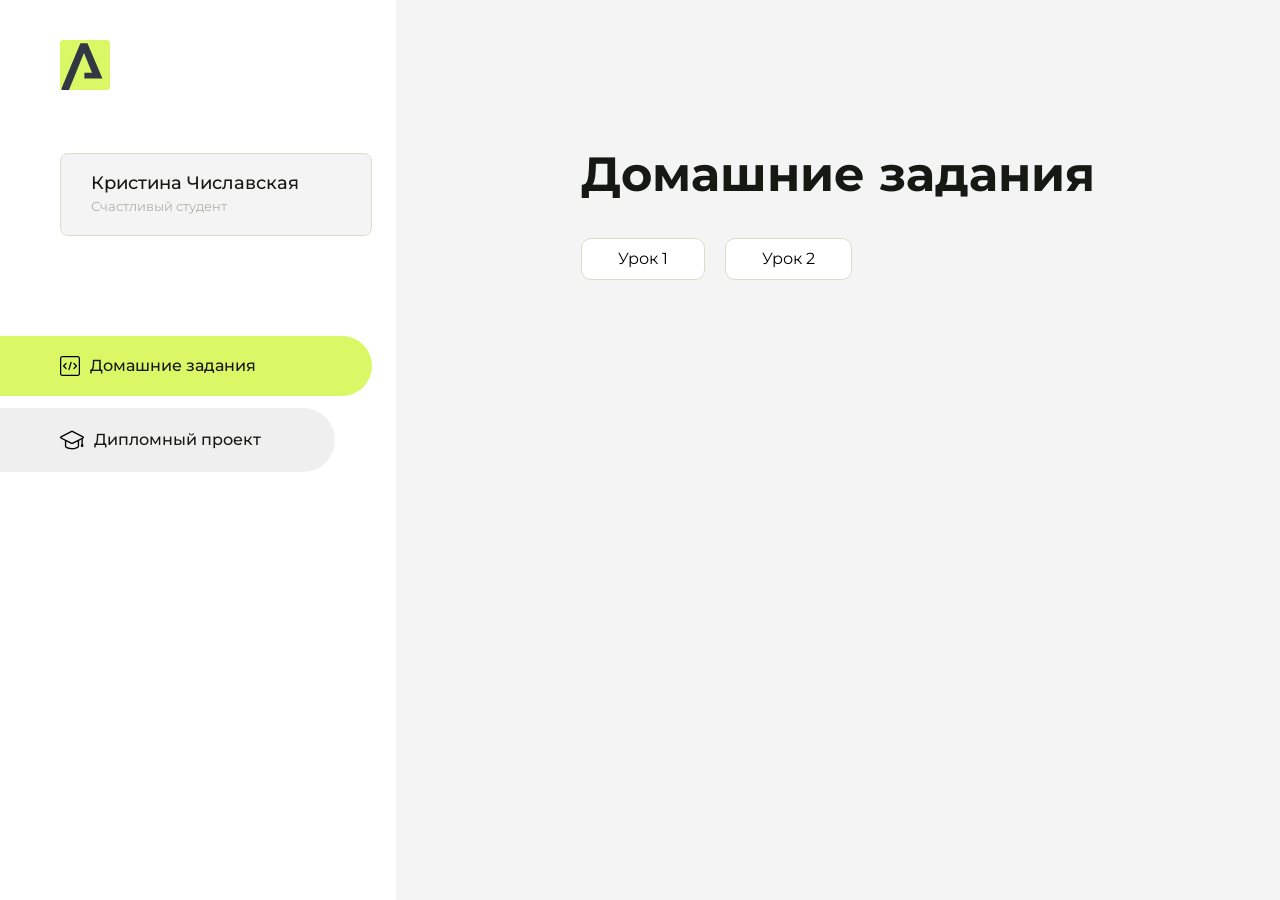
==== index.html @ 0ae7dd38 "Update index.html" ====
<!DOCTYPE html>
<html lang="en">
<head>
    <meta charset="UTF-8">
    <meta name="viewport" content="width=device-width, initial-scale=1.0">
    <title>Домашняя работа</title>
    <link rel="shortcut icon" href="src/logo.ico" type="image/x-icon">
    <link rel="preconnect" href="https://fonts.googleapis.com">
    <link rel="preconnect" href="https://fonts.gstatic.com" crossorigin>
    <link href="https://fonts.googleapis.com/css2?family=Montserrat:wght@400;500;700&family=Rubik:wght@500&display=swap"
          rel="stylesheet">
    <link rel="stylesheet" href="src/style.css">
</head>
<body id="body">
<div class="overlay" id="overlay"></div>
<div class="layout">
    <div class="burger" id="burger">
        <svg viewBox="0 0 24 24" fill="none" xmlns="http://www.w3.org/2000/svg">
            <g id="SVGRepo_bgCarrier" stroke-width="0"></g>
            <g id="SVGRepo_tracerCarrier" stroke-linecap="round" stroke-linejoin="round"></g>
            <g id="SVGRepo_iconCarrier">
                <path d="M4 18L20 18" stroke="#DAF765" stroke-width="2" stroke-linecap="round"></path>
                <path d="M4 12L20 12" stroke="#DAF765" stroke-width="2" stroke-linecap="round"></path>
                <path d="M4 6L20 6" stroke="#DAF765" stroke-width="2" stroke-linecap="round"></path>
            </g>
        </svg>
    </div>
    <aside class="sidebar" id="sidebar">
        <div class="sidebar__inner">
            <div class="logo">
                <svg width="50" height="50" viewBox="0 0 50 50" fill="none" xmlns="http://www.w3.org/2000/svg">
                    <g clip-path="url(#clip0_513_74730)">
                        <path d="M46.17 -0.257004H3.83C1.57281 -0.257004 -0.257 1.57281 -0.257 3.83V46.17C-0.257 48.4272 1.57281 50.257 3.83 50.257H46.17C48.4272 50.257 50.257 48.4272 50.257 46.17V3.83C50.257 1.57281 48.4272 -0.257004 46.17 -0.257004Z"
                              fill="#DAF765"/>
                        <path d="M24.375 38.4H42.461L27.441 3.1585H20.4355C20.4355 3.1585 6.7895 35.881 1.1945 49.294C2.015 50.0275 3.0945 50.257 3.6945 50.257H8.8445L23.954 13.07L32.0465 32.8285H24.375V38.4Z"
                              fill="#323843"/>
                    </g>
                    <defs>
                        <clipPath id="clip0_513_74730">
                            <rect width="50" height="50" fill="white"/>
                        </clipPath>
                    </defs>
                </svg>
            </div>
            <div class="sidebar__user">
                <div class="sidebar__name">Кристина Числавская</div>
                <div class="sidebar__text">Счастливый студент</div>
            </div>
            <div class="sidebar__tabs">
                <div class="sidebar__item">
                    <button class="sidebar__button active" id="tasks">
                        <svg xmlns="http://www.w3.org/2000/svg" width="20" height="20" viewBox="0 0 20 20" fill="none">
                            <g clip-path="url(#clip0_704_74543)">
                                <path d="M17.7083 20H2.29167C1.0275 20 0 18.9725 0 17.7083V2.29167C0 1.0275 1.0275 0 2.29167 0H17.7083C18.9725 0 20 1.0275 20 2.29167V17.7083C20 18.9725 18.9725 20 17.7083 20ZM2.29167 1.25C1.7175 1.25 1.25 1.7175 1.25 2.29167V17.7083C1.25 18.2825 1.7175 18.75 2.29167 18.75H17.7083C18.2825 18.75 18.75 18.2825 18.75 17.7083V2.29167C18.75 1.7175 18.2825 1.25 17.7083 1.25H2.29167Z"
                                      fill="black"/>
                                <path d="M6.04167 13.125C5.88167 13.125 5.72167 13.0642 5.6 12.9417L3.1 10.4417C2.85583 10.1975 2.85583 9.80167 3.1 9.5575L5.6 7.0575C5.84417 6.81333 6.24 6.81333 6.48417 7.0575C6.72833 7.30167 6.72833 7.6975 6.48417 7.94167L4.42583 10L6.48417 12.0583C6.72833 12.3025 6.72833 12.6983 6.48417 12.9425C6.36167 13.0642 6.20167 13.125 6.04167 13.125Z"
                                      fill="black"/>
                                <path d="M8.95833 14.1667C8.9 14.1667 8.84 14.1583 8.78167 14.1417C8.45083 14.0442 8.26083 13.6967 8.35833 13.3658L10.4417 6.28251C10.5392 5.95084 10.8892 5.76417 11.2175 5.85917C11.5483 5.95667 11.7383 6.30417 11.6408 6.63501L9.5575 13.7183C9.47833 13.9908 9.22833 14.1667 8.95833 14.1667Z"
                                      fill="black"/>
                                <path d="M13.9583 13.125C13.7983 13.125 13.6383 13.0642 13.5167 12.9417C13.2725 12.6975 13.2725 12.3017 13.5167 12.0575L15.575 9.99916L13.5167 7.94083C13.2725 7.69666 13.2725 7.30083 13.5167 7.05666C13.7608 6.81249 14.1567 6.81249 14.4008 7.05666L16.9008 9.55666C17.145 9.80083 17.145 10.1967 16.9008 10.4408L14.4008 12.9408C14.2783 13.0642 14.1183 13.125 13.9583 13.125Z"
                                      fill="black"/>
                            </g>
                            <defs>
                                <clipPath id="clip0_704_74543">
                                    <rect width="20" height="20" fill="white"/>
                                </clipPath>
                            </defs>
                        </svg>
                        <span>Домашние задания</span></button>
                </div>
                <div class="sidebar__item">
                    <button class="sidebar__button" id="diplom">
                        <svg xmlns="http://www.w3.org/2000/svg" width="24" height="24" viewBox="0 0 24 24" fill="none">
                            <g clip-path="url(#clip0_704_74553)">
                                <path d="M23.2628 10.5971C23.7176 10.365 24 9.90375 24 9.39337C24 8.883 23.7176 8.42175 23.2628 8.18962L12.6135 2.75362C12.2291 2.55824 11.7705 2.55787 11.3854 2.75399L0.736875 8.19C0.282375 8.42175 0 8.883 0 9.39337C0 9.90375 0.282375 10.365 0.736875 10.5971L4.89038 12.7177V18.2074C4.89038 19.8154 8.412 21.393 12 21.393C15.5884 21.393 19.1096 19.815 19.1096 18.2074V12.7174L21.4609 11.517V15.8017L20.901 17.2305C20.7409 17.6389 20.7934 18.0994 21.0405 18.4616C21.2876 18.8246 21.6979 19.041 22.1366 19.041C22.5754 19.041 22.9852 18.8246 23.2324 18.462C23.4795 18.099 23.532 17.6385 23.3719 17.2301L22.8124 15.8021V10.827L23.2628 10.5971ZM17.7623 18.1721C17.6198 18.6375 15.3491 20.0419 12 20.0419C8.65088 20.0419 6.38025 18.6375 6.2415 18.2074V12.3037L6.23887 12.3019C6.23812 12.057 6.1065 11.8207 5.87325 11.7019L1.3515 9.39337L12 3.95737L22.6489 9.39337L12 14.8294L5.87325 11.7019C5.54063 11.5331 4.6695 11.6674 4.5 12C4.33012 12.3322 4.55813 12.5479 4.89038 12.7177L11.3857 16.0331C11.5781 16.1314 11.7889 16.1805 12 16.1805C12.2107 16.1805 12.4222 16.1314 12.6146 16.0331L17.7593 13.407L17.7623 18.1721Z"
                                      fill="black"/>
                            </g>
                            <defs>
                                <clipPath id="clip0_704_74553">
                                    <rect width="24" height="24" fill="white"/>
                                </clipPath>
                            </defs>
                        </svg>
                        <span>Дипломный проект</span></button>
                </div>
            </div>
        </div>

    </aside>
    <div class="content">
        <div class="container">
            <div class="content__block" id="tasksBlock">
                <div class="content__title">Домашние задания</div>
                <ul class="content__list">
                    <li class="content__list-item">
                        <a href="lesson/index.html">Урок 1</a>
                    </li>
                      <li class="content__list-item">
                        <a href="чтото">Урок 2</a>
                    </li>
                </ul>
            </div>
            <div class="content__block hidden" id="diplomBlock">
                <div class="content__title">Дипломный проект</div>
                <div class="content__list-diplom">
                    <a href="ПАПКА-С-НОМЕРОМ-УРОКА">Ссылка на ДЗ</a>
                </div>
                <div class="content__decor">
                    <div class="content__decor-text">Давай проверим, чему ты научился!</div>
                    <div class="content__decor-img">
                        <img src="src/decor.png" alt="decor">
                    </div>
                </div>
            </div>
        </div>
    </div>
</div>
<script src="src/index.js"></script>
</body>
</html>
---- src/style.css ----
*{padding: 0;margin: 0;border: 0;}
*,*:before,*:after{-webkit-box-sizing: border-box;box-sizing: border-box;}
:focus,:active{outline: none;}
a:focus,a:active{outline: none;}
nav,footer,header,aside{display: block;}
html,body{
    height:100%;width:100%;
    font-size:100%;line-height:1;-ms-text-size-adjust:100%;-moz-text-size-adjust:100%;-webkit-text-size-adjust:100%;}
input,button,textarea{font-family:inherit;}
input::-ms-clear{display: none;}
button{cursor: pointer;}
button::-moz-focus-inner{padding:0;border:0;}
a,a:visited{text-decoration: none;}
a:hover{text-decoration: none;}
ul li{list-style: none;}
img{vertical-align: top;}
h1,h2,h3,h4,h5,h6{font-size:inherit;font-weight: inherit;}
a{color:inherit;}



body {
    font-family: "Montserrat",SansSerif;
    color: black;
}

body.overflow {
    overflow: hidden;
}



.layout {
    display: -webkit-box;
    display: -ms-flexbox;
    display: flex;
    min-height: 100vh;
}

.sidebar {
    padding: 40px 24px 40px 0;
    -ms-flex-negative: 0;
    flex-shrink: 0;
    background-color: white;
}



.content {
    -webkit-box-flex: 1;
    -ms-flex-positive: 1;
    flex-grow: 1;
    background-color: #F4F4F4;
}

.container {
    display: -webkit-box;
    display: -ms-flexbox;
    display: flex;
    -webkit-box-orient: vertical;
    -webkit-box-direction: normal;
    -ms-flex-direction: column;
    flex-direction: column;
    -webkit-box-pack: center;
    -ms-flex-pack: center;
    justify-content: center;
    -webkit-box-align: center;
    -ms-flex-align: center;
    align-items: center;
    padding: 150px 60px 80px 60px;
}


.logo {
    margin-left: 60px;
    margin-bottom: 60px;
}

.sidebar__user {
    background-color: #F4F4F4;
    padding: 20px 30px;
    margin-left: 60px;
    margin-bottom: 100px;
    border-radius: 8px;
    border: 1px solid #DADEC9;
}

.sidebar__name {
    color:#161814;
    font-size: 18px;
    font-weight: 500;
    margin-bottom: 6px;
}

.sidebar__text {
    color: #AFB1A7;
    font-size: 13px;
    font-weight: 400;
    line-height: 130%; /* 16.9px */
}

.sidebar__item {
    width: 372px;
}

.sidebar__button {
    display: -webkit-box;
    display: -ms-flexbox;
    display: flex;
    -webkit-box-align: center;
    -ms-flex-align: center;
    align-items: center;
    gap: 10px;
    padding: 20px 60px;
    margin-bottom: 12px;
    border-radius: 0px 100px 100px 0px;
    -webkit-transition: all .5s;
    -o-transition: all .5s;
    transition: all .5s;
    cursor: pointer;
    width: 90%;
    color:#161814;
    font-size: 16px;
    font-weight: 500;
}

.sidebar__button.active , .sidebar__button:hover {
    width: 100%;
    background-color: #DAF765;
}


.content__title {
    color: #161814;
    font-size: 48px;
    font-weight: 700;
    margin-bottom: 40px;
}

.content__list {
    display: -webkit-box;
    display: -ms-flexbox;
    display: flex;
    -webkit-box-align: center;
    -ms-flex-align: center;
    align-items: center;
    -ms-flex-wrap: wrap;
    flex-wrap: wrap;
    gap: 20px;
}



.content__list-item  {
    cursor: pointer;
    padding: 12px 18px;
    background-color: #fff;
    border-radius: 10px;
    border: 1px solid #DADEC9;
    -webkit-transition: all .3s;
    -o-transition: all .3s;
    transition: all .3s;
}

.content__list-item:hover,.content__list-diplom:hover {
    background-color: #AFB1A7;
}

li a {
    padding: 12px 18px;

}


.content__list-diplom {
    -webkit-transition: all .3s;
    -o-transition: all .3s;
    transition: all .3s;
    display: inline-block;
    padding: 12px 18px;
    background-color: #fff;
    border-radius: 10px;
    border: 1px solid #DADEC9;
}

.content__decor {
    display: -webkit-box;
    display: -ms-flexbox;
    display: flex;
    -webkit-box-align: center;
    -ms-flex-align: center;
    align-items: center;
}

.content__decor-text {
    color:#BEDD44;
    font-size: 36px;
    font-weight: 700;
    line-height: 110%; /* 39.6px */
}

.content__block {
    max-width: 1200px;
}

.content__block.hidden {
    display: none;
}

.content__decor-img img{
    width: 100%;
}

.burger {
    display: none;
    padding: 5px;
    position: fixed;
    top: 3%;
    right: 7%;
    width: 40px;
    height: 40px;
    background-color: #161814;
    border-radius: 50%;
    z-index: 10;
    border: 1px solid #DAF765;
}

@media (max-width: 768px) {
    .burger {
        display: block;
    }

    .sidebar {
        -webkit-transition: all .3s;
        -o-transition: all .3s;
        transition: all .3s;
        -webkit-transform: translateX(-100%);
        -ms-transform: translateX(-100%);
        transform: translateX(-100%);
        position: fixed;
        top: 0;
        left: 0;
        bottom: 0;
        z-index: 5;
    }

    .sidebar.show {
        -webkit-transform: translateX(0%);
        -ms-transform: translateX(0%);
        transform: translateX(0%);
    }

    .overlay {
        opacity: 0;
        pointer-events: none;
        -webkit-transition: all .3s;
        -o-transition: all .3s;
        transition: all .3s;
        position: absolute;
        top: 0;
        right: 0;
        left: 0;
        bottom: 0;
        z-index: 3;
        background-color: #000000e0;
    }

    .overlay.show {
        opacity: 1;
        pointer-events: all;
    }

    .container {
        padding: 40px 20px;
        min-height: 100%;
    }

    .content__decor {
        margin-top: 20px;
        -webkit-box-orient: vertical;
        -webkit-box-direction: normal;
        -ms-flex-direction: column;
        flex-direction: column;
    }
}

@media (max-width: 400px) {
    .sidebar__user {
        margin-left: 0;
    }
}
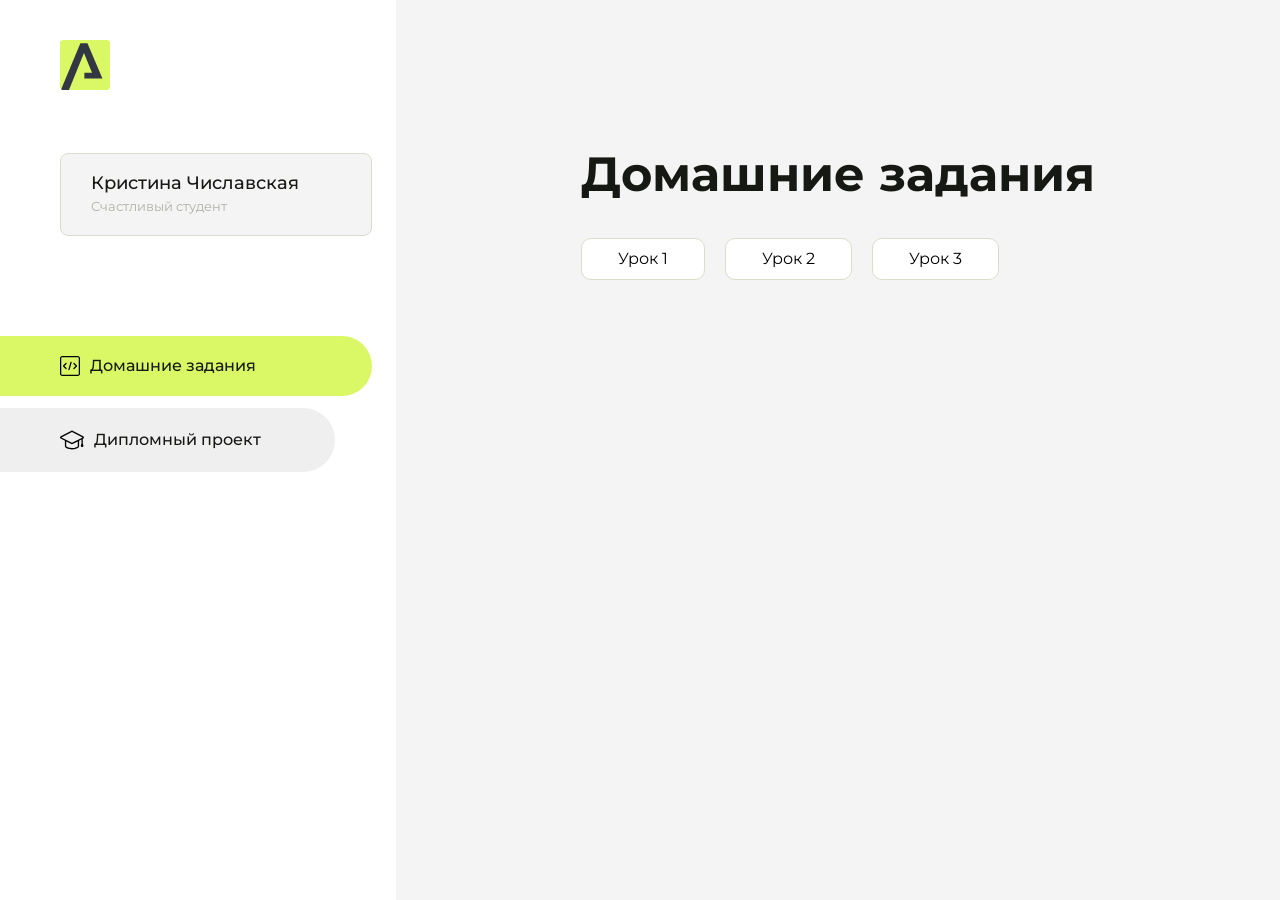
==== commit 090b3645: "Update index.html" ====
--- a/index.html
+++ b/index.html
@@ -96,7 +96,11 @@
                         <a href="lesson/index.html">Урок 1</a>
                     </li>
                       <li class="content__list-item">
-                        <a href="чтото">Урок 2</a>
+                        <a href="./two/index.html">Урок 2</a>
+                    </li>
+                    </li>
+                      <li class="content__list-item">
+                        <a href="./table/index.html">Урок 3</a>
                     </li>
                 </ul>
             </div>
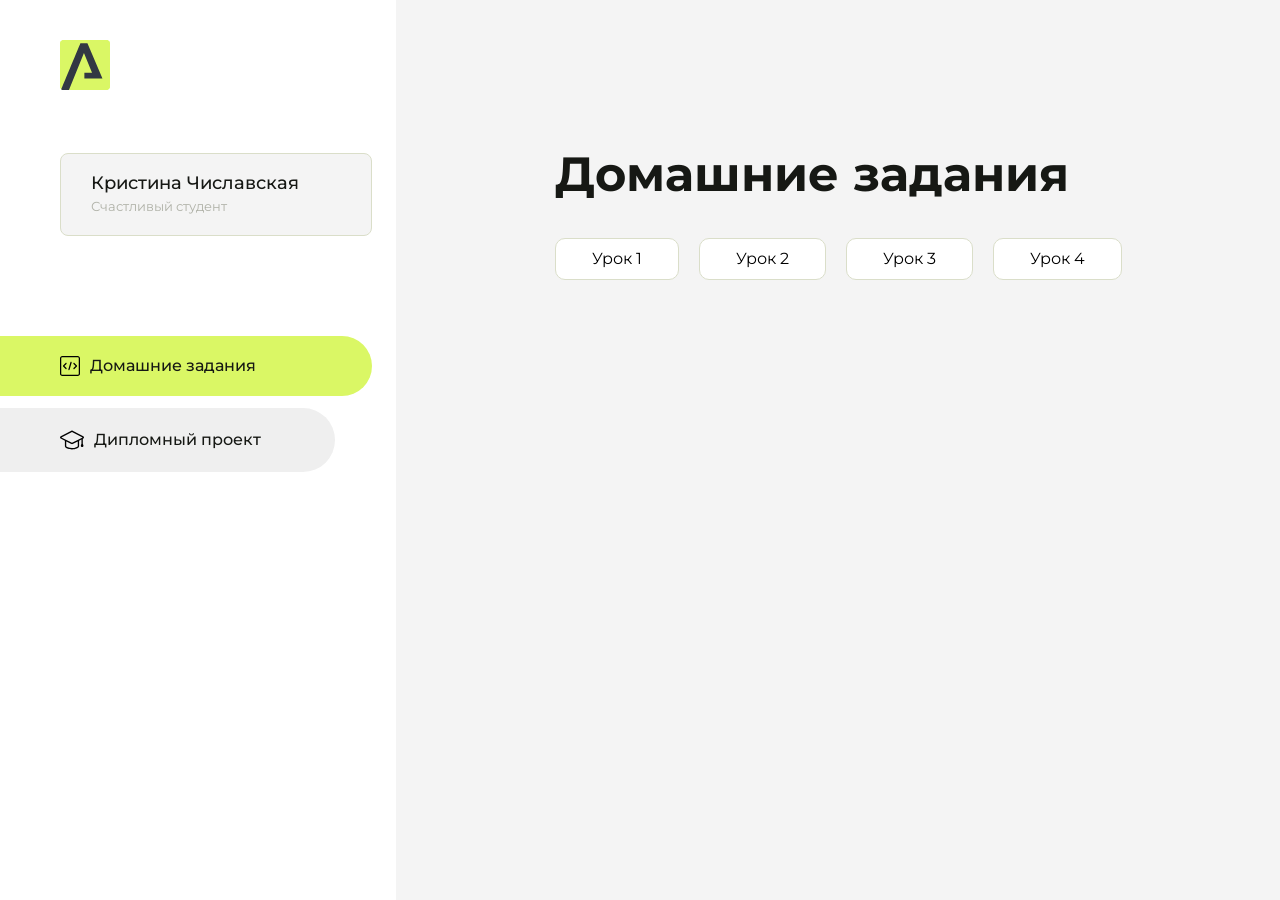
==== commit 6d9b07bd: "Update index.html" ====
--- a/index.html
+++ b/index.html
@@ -98,9 +98,11 @@
                       <li class="content__list-item">
                         <a href="./two/index.html">Урок 2</a>
                     </li>
-                    </li>
                       <li class="content__list-item">
                         <a href="./table/index.html">Урок 3</a>
+                    </li>
+                    <li class="content__list-item">
+                        <a href="./form/index.html">Урок 4</a>
                     </li>
                 </ul>
             </div>
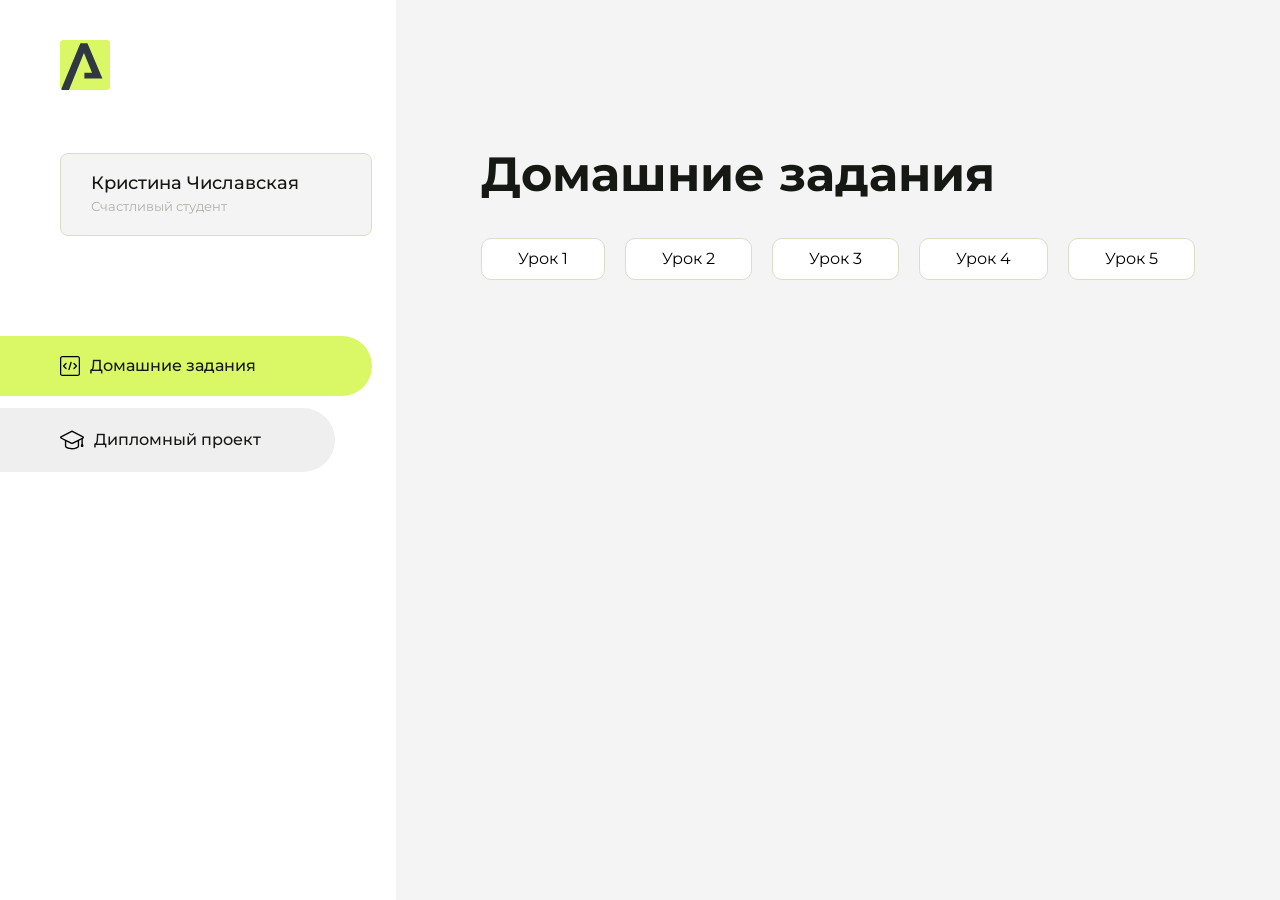
==== commit 6b18b28a: "Update index.html" ====
--- a/index.html
+++ b/index.html
@@ -104,6 +104,9 @@
                     <li class="content__list-item">
                         <a href="./form/index.html">Урок 4</a>
                     </li>
+                    <li class="content__list-item">
+                        <a href="./fit-studio/article.html">Урок 5</a>
+                    </li>
                 </ul>
             </div>
             <div class="content__block hidden" id="diplomBlock">
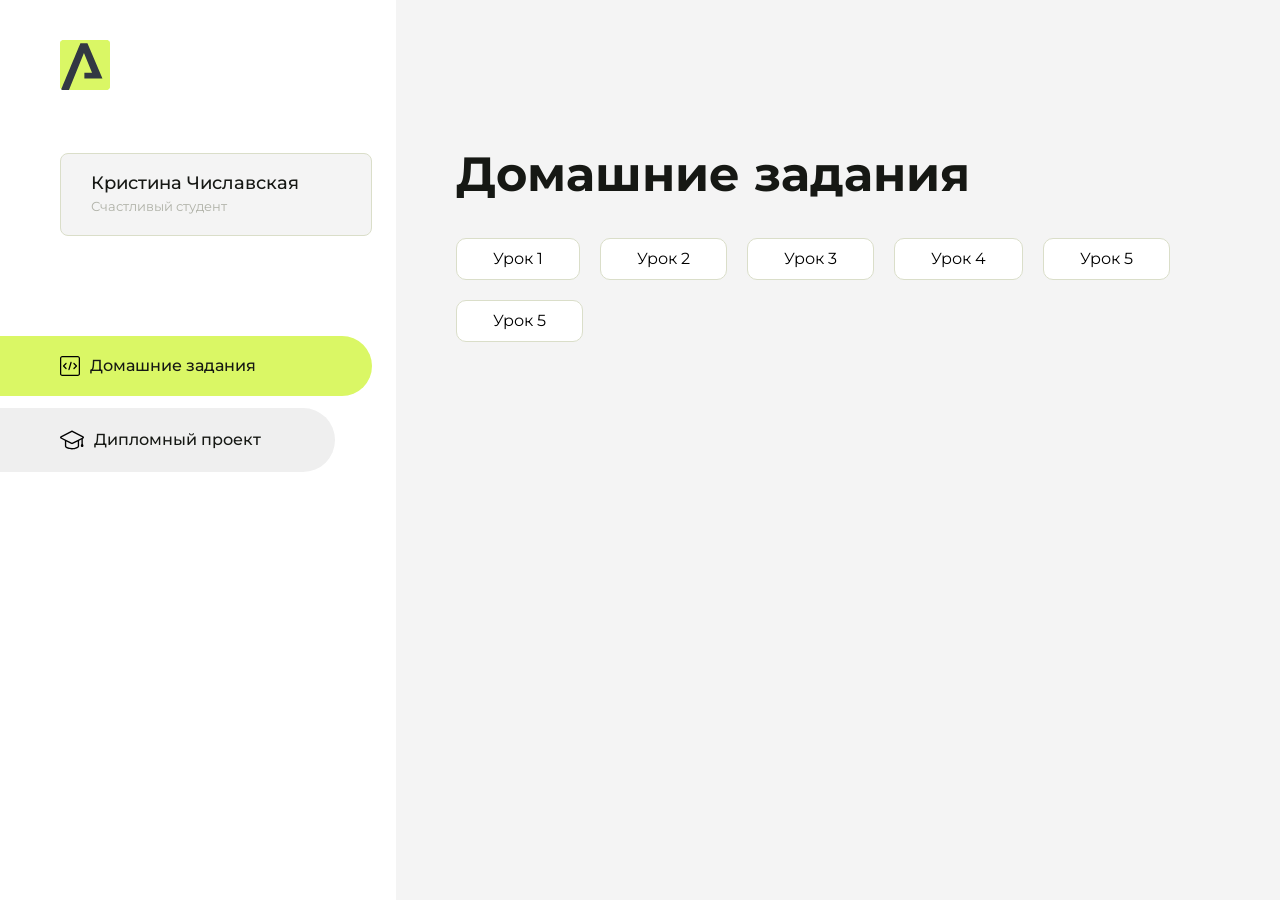
==== commit ba11c50e: "Update index.html" ====
--- a/index.html
+++ b/index.html
@@ -107,6 +107,9 @@
                     <li class="content__list-item">
                         <a href="./fit-studio/article.html">Урок 5</a>
                     </li>
+                    <li class="content__list-item">
+                        <a href="./flex-practice/index.html">Урок 5</a>
+                    </li>
                 </ul>
             </div>
             <div class="content__block hidden" id="diplomBlock">
